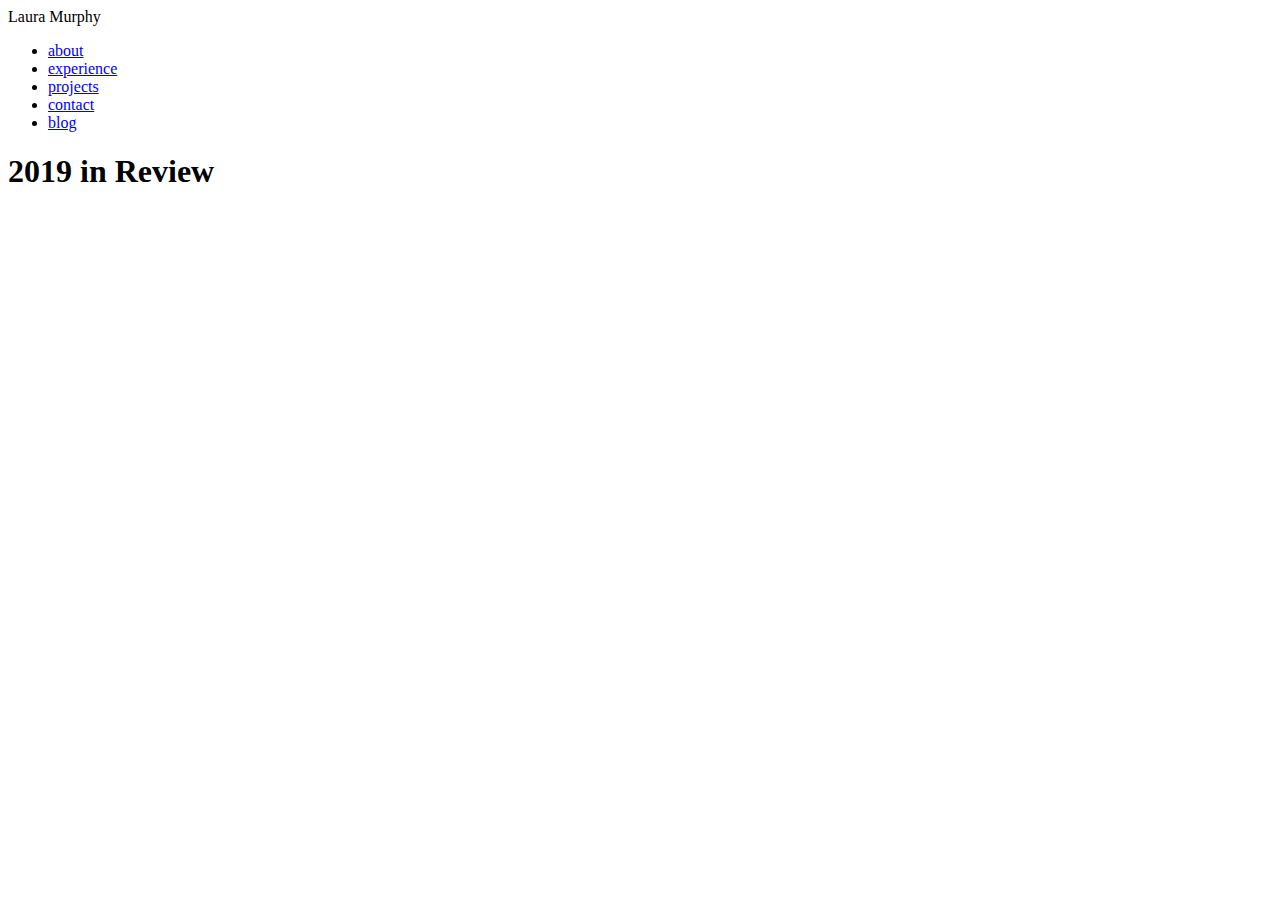
==== blog/2019-review.html @ 9b6c1f8e "created blog page and added profile gif" ====
<!DOCTYPE html>
<html lang="en" dir="ltr">
  <head>
    <meta charset="utf-8">
    <title>Blog | Laura Murphy | London Web Developer</title>
  </head>
  <body>
    <!-- navbar -->
    <header id="navbar">
      <div class="logo">Laura Murphy</div>
      <ul>
        <li><a class="about" href="#about">about</a></li>
        <li><a class="experience" href="#experience">experience</a></li>
        <li><a class="projects" href="#projects">projects</a></li>
        <li><a class="contact" href="#contact">contact</a></li>
        <li><a class="blog" href="blog.html">blog</a></li>
      </ul>
    </header>
    <main>
      <h1>2019 in Review</h1>
    </main>

  </body>
</html>
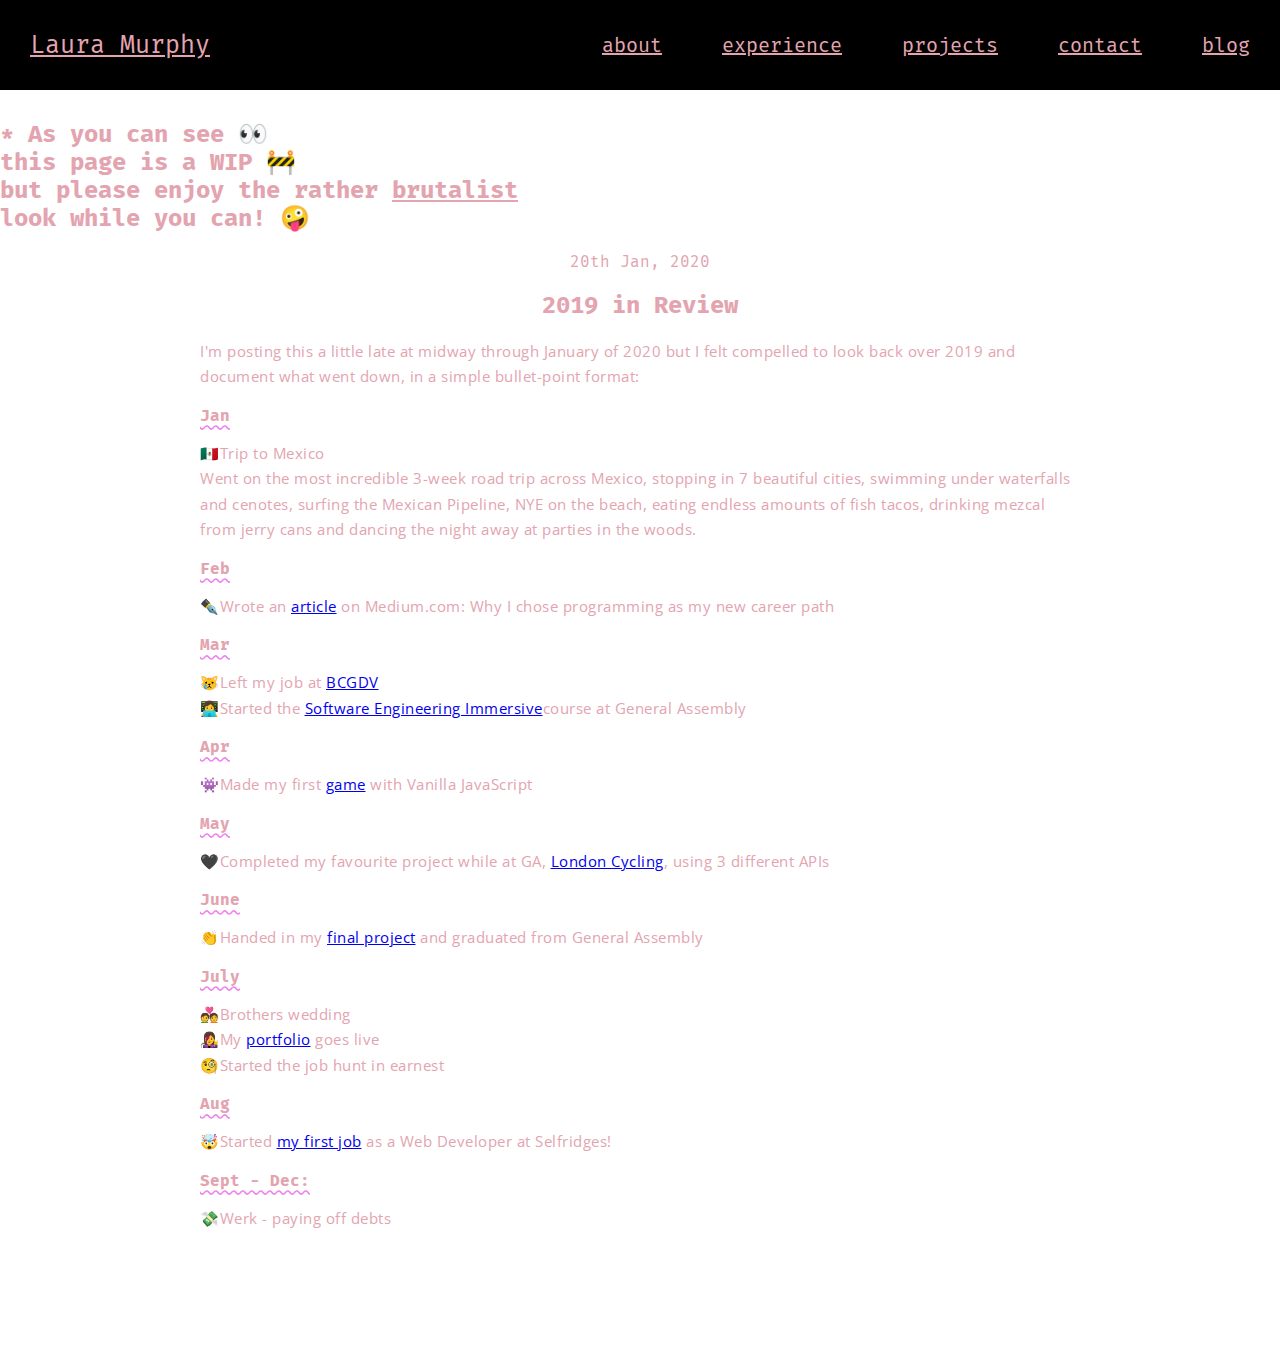
==== commit 339acd81: "Added first weeknote" ====
--- a/blog/2019-review.html
+++ b/blog/2019-review.html
@@ -3,22 +3,75 @@
   <head>
     <meta charset="utf-8">
     <title>Blog | Laura Murphy | London Web Developer</title>
+    <link rel="stylesheet" type="text/css" href="../style.css">
   </head>
   <body>
     <!-- navbar -->
     <header id="navbar">
-      <div class="logo">Laura Murphy</div>
+      <div class="logo"><a href="../index.html">Laura Murphy</a></div>
       <ul>
-        <li><a class="about" href="#about">about</a></li>
-        <li><a class="experience" href="#experience">experience</a></li>
-        <li><a class="projects" href="#projects">projects</a></li>
-        <li><a class="contact" href="#contact">contact</a></li>
-        <li><a class="blog" href="blog.html">blog</a></li>
+        <li><a class="about" href="../index.html#about">about</a></li>
+        <li><a class="experience" href="../index.html#experience">experience</a></li>
+        <li><a class="projects" href="../index.html#projects">projects</a></li>
+        <li><a class="contact" href="../index.html#contact">contact</a></li>
+        <li><a class="blog" href="../index.html#blog.html">blog</a></li>
       </ul>
     </header>
     <main>
-      <h1>2019 in Review</h1>
+      <div class="blog-container">
+        <h2>* As you can see 👀 <br> this page is a WIP 🚧<br>but please enjoy the rather <u>brutalist</u><br> look while you can! 🤪</h2>
+        <article class="post-container">
+          <header>
+            <time datetime="Jan 20, 2020">20th Jan, 2020</time>
+            <h2>2019 in Review</h2>
+          </header>
+          <div class="post-content">
+            <p>I'm posting this a little late at midway through January of 2020 but I felt compelled to look back over 2019 and document what went down, in a simple bullet-point format:</p>
+            <ol>
+              <li>
+                <h3>Jan</h3>
+                <p>🇲🇽Trip to Mexico</p>
+                <p>Went on the most incredible 3-week road trip across Mexico, stopping in 7 beautiful cities, swimming under waterfalls and cenotes, surfing the Mexican Pipeline, NYE on the beach, eating endless amounts of fish tacos, drinking mezcal from jerry cans and dancing the night away at parties in the woods.</p>
+              </li>
+              <li>
+                <h3>Feb</h3>
+                <p>✒️Wrote an <a href="https://medium.com/@laurahelenamurphy/why-i-chose-programming-as-my-new-career-path-b6c27749860f">article</a> on Medium.com: Why I chose programming as my new career path</p>
+              </li>
+              <li>
+                <h3>Mar</h3>
+                <p>😿Left my job at <a href="https://www.bcgdv.com/">BCGDV</a></p>
+                <p>👩‍💻Started the <a href="https://generalassemb.ly/education/software-engineering-immersive/london">Software Engineering Immersive</a>course at General Assembly</p>
+              </li>
+              <li>
+                <h3>Apr</h3>
+                <p>👾Made my first <a href="http://laurahm.com/SEI-project-1/">game</a> with Vanilla JavaScript</p>
+              </li>
+              <li>
+                <h3>May</h3>
+                <p>🖤Completed my favourite project while at GA, <a href="http://laurahm.com/SEI-Project-2-React-Hackathon/#/">London Cycling</a>, using 3 different APIs</p>
+              </li>
+              <li>
+                <h3>June</h3>
+                <p>👏Handed in my <a href="https://lauras-travel-books.herokuapp.com/#/">final project</a> and graduated from General Assembly</p>
+              </li>
+              <li>
+              <h3>July</h3>
+                <p>💑Brothers wedding</p>
+                <p>👩‍🎤My <a href="https://laurahm.com/">portfolio</a> goes live</p>
+                <p>🧐Started the job hunt in earnest</p>
+              </li>
+              <li>
+                <h3>Aug</h3>
+                <p>🤯Started <a href="https://www.linkedin.com/in/lhmurphy/">my first job</a> as a Web Developer at Selfridges!</p>
+              </li>
+              <li>
+                <h3>Sept - Dec:</h3>
+                <p>💸Werk - paying off debts</p>
+              </li>
+            </ol>
+          </div>
+        </article>
+      </div>
     </main>
-
   </body>
 </html>
--- a/style.css
+++ b/style.css
@@ -0,0 +1,616 @@
+@import url("https://fonts.googleapis.com/css?family=Fira+Mono&display=swap");
+@import url("https://fonts.googleapis.com/css?family=Roboto+Condensed&display=swap");
+@import url("https://fonts.googleapis.com/css?family=Open+Sans&display=swap");
+
+
+body {
+  margin: 0;
+  padding: 0;
+  color: #e3a4b0;
+  font-family: 'Fira Mono', monospace;
+  width: 100%;
+}
+
+p {
+  font-family: 'Open Sans', sans-serif;
+  font-size: 15px;
+  line-height: 1.7em;
+  letter-spacing: 0.5px;
+  margin: 0px;
+}
+
+#navbar {
+  display: flex;
+  position: fixed;
+  width: 100vw;
+  font-size: 25px;
+  align-items: center;
+  justify-content: space-between;
+  height: 10vh;
+  background-color: black;
+  z-index: 2;
+}
+
+#navbar ul {
+  display: flex;
+  list-style: none;
+  font-size: 20px;
+}
+
+#navbar li {
+  padding: 0 30px;
+}
+
+#navbar h1 {
+  display: flex;
+  align-items: center;
+}
+
+#navbar a:link {
+  color: #e3a4b0;
+}
+
+#navbar a:visited {
+  color: #e3a4b0;
+}
+
+#navbar a:hover {
+  color: #000000;
+  background-color: violet;
+  display: block;
+  height: 100%;
+}
+
+#navbar-animate {
+  background-color: yellow;
+  font-size: 50px;
+}
+
+.logo {
+  padding: 30px;
+}
+
+.container {
+  font-size: 12px;
+  flex-direction: column;
+  flex-wrap: wrap;
+}
+
+.title {
+  font-size: 45px;
+  margin: 0;
+  padding: 0;
+}
+
+.projects-title {
+  font-size: 45px;
+  padding: 80px 0 0px 40px;
+}
+
+.cover {
+  display: flex;
+  flex-direction: column;
+  background-color: #000000;
+  height: 100vh;
+  width: 100vw;
+}
+
+.cover h2 {
+  font-size: 25px;
+  margin: 0 auto 250px auto;
+  display: flex;
+}
+
+span {
+  text-decoration: wavy underline violet;
+  text-underline-position: under;
+}
+
+.intro {
+  display: flex;
+  flex-direction: column;
+  height: 100vh;
+  width: 100vw;
+}
+
+.intro img {
+  max-width: 200px;
+  border-radius: 50%;
+  padding: 15px;
+  border: 1px solid #e3a4b0;
+  margin: 200px auto 80px auto;
+}
+
+.casual {
+  background-image: url('images/pinkclouds.jpg');
+  z-index: 1;
+}
+
+.switch {
+  position: absolute;
+  display: inline-block;
+  width: 60px;
+  height: 34px;
+  margin: 500px 610px;
+}
+
+.switch input {
+  opacity: 0;
+  width: 0;
+  height: 0;
+}
+
+.slider {
+  position: absolute;
+  cursor: pointer;
+  top: 0;
+  left: 0;
+  right: 0;
+  bottom: 0;
+  background-color: #e3a4b0;
+  -webkit-transition: .4s;
+  transition: .4s;
+}
+
+.slider:before {
+  position: absolute;
+  content: "";
+  height: 26px;
+  width: 26px;
+  left: 4px;
+  bottom: 4px;
+  background-color: white;
+  -webkit-transition: .4s;
+  transition: .4s;
+}
+
+input:checked + .slider {
+  background-color: #ccc;
+}
+
+input:focus + .slider {
+  box-shadow: 0 0 1px #ccc;
+}
+
+input:checked + .slider:before {
+  -webkit-transform: translateX(26px);
+  -ms-transform: translateX(26px);
+  transform: translateX(26px);
+}
+
+.slider.round {
+  border-radius: 34px;
+}
+
+.slider.round:before {
+  border-radius: 50%;
+}
+
+.clouds {
+  position: absolute;
+}
+
+.about-section {
+  display: flex;
+  flex-direction: row;
+  justify-content: space-evenly;
+  padding: 75px 30px 30px 30px;
+}
+
+.about-img {
+  max-width: 35%;
+  margin: auto 0;
+}
+
+.about-img:hover {
+  cursor: pointer;
+  animation: shake 0.5s;
+}
+
+.fa-arrow-left:before {
+    font-size: 0.5em;
+}
+
+@keyframes shake {
+  0% { transform: translate(1px, 1px) rotate(0deg); }
+  10% { transform: translate(-1px, -2px) rotate(-1deg); }
+  20% { transform: translate(-3px, 0px) rotate(1deg); }
+  30% { transform: translate(3px, 2px) rotate(0deg); }
+  40% { transform: translate(1px, -1px) rotate(1deg); }
+  50% { transform: translate(-1px, 2px) rotate(-1deg); }
+  60% { transform: translate(-3px, 1px) rotate(0deg); }
+  70% { transform: translate(3px, 1px) rotate(-1deg); }
+  80% { transform: translate(-1px, -1px) rotate(1deg); }
+  90% { transform: translate(1px, 2px) rotate(0deg); }
+  100% { transform: translate(1px, -2px) rotate(-1deg); }
+}
+
+.bounce {
+	-moz-animation: bounce 3s infinite;
+	-webkit-animation: bounce 3s infinite;
+	animation: bounce 3s infinite;
+}
+
+.about-img img {
+  width: 100%;
+  justify-content: center;
+  border-radius: 10%;
+}
+
+.about-content {
+  color: black;
+  border-radius: 60px;
+  border: 2px solid #e3a4b0;
+  padding: 30px;
+  max-width: 50%;
+  justify-content: center;
+  background-color: white;
+  margin: auto 0;
+}
+
+.about-content p:nth-child(3) {
+  margin-left: 40px;
+}
+
+.about-content h2 {
+  color: #e3a4b0;
+
+}
+
+.about-wrapper .title {
+  padding: 80px 0 0px 40px;
+}
+
+.skills .title {
+  padding: 80px 0 40px 40px;
+}
+
+.icons {
+  display: flex;
+  flex-wrap: wrap;
+  justify-content: space-between;
+  padding: 10px 30px;
+  background-color: black;
+}
+
+.skills ul {
+  list-style-type: none;
+}
+
+.skills li {
+  display: flex;
+  flex-direction: column;
+  text-align: center;
+}
+
+i {
+  font-size: 5em;
+}
+
+h3 {
+  font-weight: 700;
+  font-size: 16px;
+  text-decoration: wavy underline violet;
+  text-underline-position: under;
+}
+
+h4 {
+  font-weight: 600;
+  font-size: 13px;
+}
+
+.experience-wrapper {
+  padding: 80px 40px 0 40px;
+  height: 100%
+}
+
+.experience-content {
+  display: flex;
+}
+
+.experience-box {
+  width: 30%;
+  margin: auto;
+  border-radius: 30px;
+  padding: 15px;
+  height: 550px;
+  width: 330px;
+  color: black;
+}
+
+.experience-content img {
+  max-height: 70px;
+}
+
+.projects-wrapper {
+  color: #000000;
+  display: flex;
+  flex-direction: column;
+  width: 90vw;
+  margin: auto;
+}
+
+.projects p {
+  max-width: 400px;
+  margin: auto;
+}
+
+.project-box {
+  display: flex;
+  margin: 20px 50px;
+}
+
+.project-box img {
+  max-width: 350px;
+  position: relative;
+  box-shadow:
+   10px 10px 0 #FFACFC,
+   20px 20px 0 #F148FB,
+   30px 30px 0 #7122FA;
+}
+
+.project-box-right {
+  margin: auto 70px;
+  height: 100%;
+}
+
+.project-box-left {
+  margin: auto;
+}
+
+.projects-wrapper h4 {
+  color: grey;
+}
+
+.projects-wrapper a:link {
+  color: black;
+}
+
+.projects-wrapper a:visited {
+  color: black;
+}
+
+.projects-wrapper a:hover {
+  color: white;
+  background-color: #e3a4b0;
+}
+
+.contact-wrapper {
+  padding: 30px 30px;
+  color: white;
+}
+
+.contact-wrapper ul {
+  display: flex;
+  justify-content: space-around;
+  list-style-type: none;
+  padding: 0;
+  margin: 0;
+}
+
+.contact-wrapper li {
+  font-size: 15px;
+}
+
+
+.contact-wrapper a:link {
+  color: black;
+}
+
+.contact-wrapper a:visited {
+  color: black;
+}
+
+.contact-wrapper a:hover {
+  color: white;
+  background-color: #e3a4b0;
+}
+
+hr {
+  border: 0;
+  height: 1px;
+  width: 100%;
+  background-image: linear-gradient(to right, rgba(0,0,0,0), #e3a4b0, rgba(0,0,0,0));
+}
+
+/* KEYFRAMES */
+
+/* Image shake */
+
+@keyframes shake {
+  0% { transform: translate(1px, 1px) rotate(0deg); }
+  10% { transform: translate(-1px, -2px) rotate(-1deg); }
+  20% { transform: translate(-3px, 0px) rotate(1deg); }
+  30% { transform: translate(3px, 2px) rotate(0deg); }
+  40% { transform: translate(1px, -1px) rotate(1deg); }
+  50% { transform: translate(-1px, 2px) rotate(-1deg); }
+  60% { transform: translate(-3px, 1px) rotate(0deg); }
+  70% { transform: translate(3px, 1px) rotate(-1deg); }
+  80% { transform: translate(-1px, -1px) rotate(1deg); }
+  90% { transform: translate(1px, 2px) rotate(0deg); }
+  100% { transform: translate(1px, -2px) rotate(-1deg); }
+}
+
+
+/* Left arrow bounce */
+
+@-webkit-keyframes bounce {
+  0%,
+  20%,
+  50%,
+  80%,
+  100% {
+    -webkit-transform: translateX(0);
+    transform: translateX(0);
+  }
+  40% {
+    -webkit-transform: translateX(30px);
+    transform: translateX(30px);
+  }
+  60% {
+    -webkit-transform: translateX(15px);
+    transform: translateX(15px);
+  }
+}
+@-moz-keyframes bounce {
+  0%,
+  20%,
+  50%,
+  80%,
+  100% {
+    transform: translateX(0);
+  }
+  40% {
+    transform: translateX(30px);
+  }
+  60% {
+    transform: translateX(15px);
+  }
+}
+
+@keyframes bounce {
+  0%,
+  20%,
+  50%,
+  80%,
+  100% {
+    -ms-transform: translateX(0);
+    transform: translateX(0);
+  }
+  40% {
+    -ms-transform: translateX(30px);
+    transform: translateX(30px);
+  }
+  60% {
+    -ms-transform: translateX(15px);
+    transform: translateX(15px);
+  }
+}
+
+
+
+/* RESPONSIVE */
+
+/* navbar  */
+
+@media screen and (max-width: 800px)
+.topnav a.icon {
+    float: right;
+    display: block;
+}
+
+/* cover */
+
+@media screen and (max-width: 800px) {
+  #navbar {
+    display: none;
+  }
+
+  .cover {
+    height: 800px;
+  }
+
+  .intro img {
+    max-width: 200px;
+  }
+
+  .cover h2 {
+    font-size: 20px;
+    text-align: center;
+  }
+
+  .about-content {
+    max-width: 100%;
+  }
+
+  .about-img {
+    display: none;
+  }
+
+  .bounce {
+    display: none;
+  }
+
+  .about-content:nth-child(3) {
+    display: none;
+  }
+
+  .skills .title {
+    padding: 45px 0 40px 40px;
+  }
+
+  .skills ul {
+    padding: 15px;
+  }
+
+  .skills li {
+    padding: 5px;
+  }
+
+  .experience-content {
+    display: block;
+  }
+
+  .experience-box {
+    margin: auto;
+    padding: 30px 0;
+    width: 100%;
+  }
+
+  .project-box {
+    display: block;
+    margin: 20px 0;
+  }
+
+  .project-box img {
+    max-width: 95%;
+  }
+
+  .projects-wrapper {
+    max-width: 100%;
+    padding: 40px 20px 0 20px;
+  }
+
+  .project-box-right {
+    margin: 60px 0 40px 0;
+  }
+
+  .contact-wrapper {
+  text-align: center;
+  }
+
+  .contact-wrapper ul {
+    display: block;
+  }
+
+  .bounce {
+    display: none;
+  }
+}
+
+.blog-container {
+  padding: 100px 0;
+}
+
+.post-container > header {
+  text-align: center;
+}
+
+.post-content {
+  padding: 0 200px;
+  /* line-height: 5px; */
+}
+
+.post-content > p {
+  margin: 0px;
+}
+
+.post-content > ol {
+  list-style: none;
+  margin-left: -40px;
+}
+
+.post-content > li {
+  padding: 0;
+  line-height: 30px;
+}
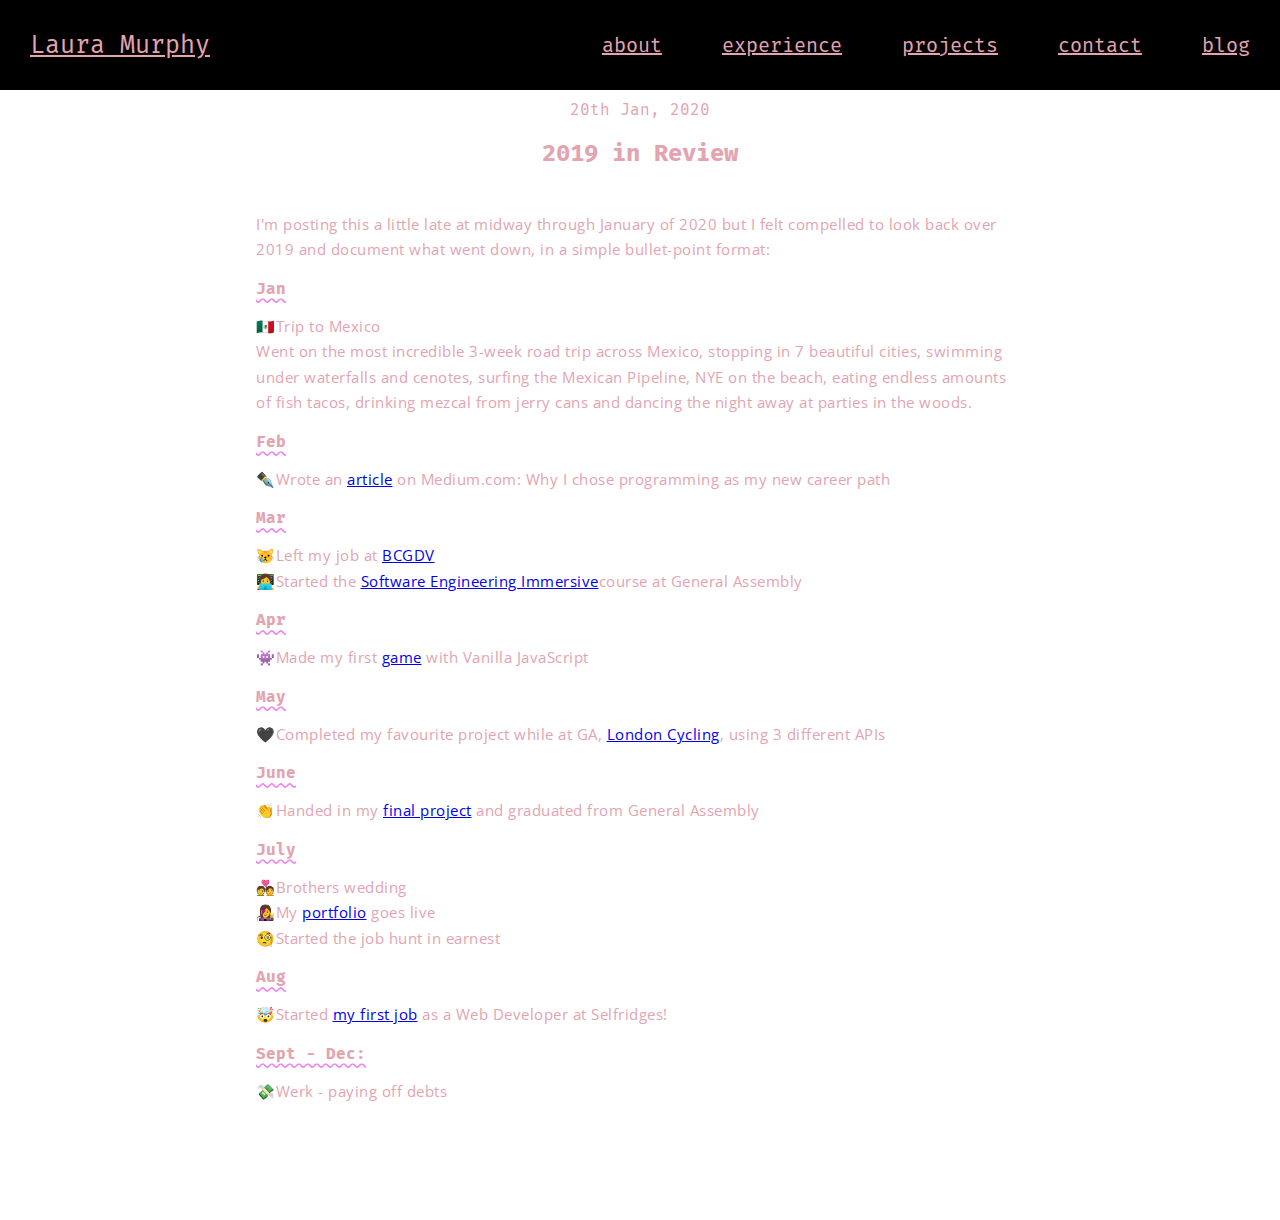
==== commit cfc2cd54: "Sorted blog styling" ====
--- a/blog/2019-review.html
+++ b/blog/2019-review.html
@@ -14,12 +14,11 @@
         <li><a class="experience" href="../index.html#experience">experience</a></li>
         <li><a class="projects" href="../index.html#projects">projects</a></li>
         <li><a class="contact" href="../index.html#contact">contact</a></li>
-        <li><a class="blog" href="../index.html#blog.html">blog</a></li>
+        <li><a class="blog" href="blog.html">blog</a></li>
       </ul>
     </header>
     <main>
       <div class="blog-container">
-        <h2>* As you can see 👀 <br> this page is a WIP 🚧<br>but please enjoy the rather <u>brutalist</u><br> look while you can! 🤪</h2>
         <article class="post-container">
           <header>
             <time datetime="Jan 20, 2020">20th Jan, 2020</time>
--- a/style.css
+++ b/style.css
@@ -283,7 +283,7 @@
   text-align: center;
 }
 
-i {
+.icons i {
   font-size: 5em;
 }
 
@@ -592,13 +592,18 @@
   padding: 100px 0;
 }
 
-.post-container > header {
+.blog-container header {
+  padding-bottom: 25px;
   text-align: center;
 }
 
+.blog-container ol {
+  list-style: none;
+}
+
 .post-content {
-  padding: 0 200px;
-  /* line-height: 5px; */
+  width: 60%;
+  margin: auto;
 }
 
 .post-content > p {
@@ -612,5 +617,19 @@
 
 .post-content > li {
   padding: 0;
-  line-height: 30px;
-}
+}
+
+.l-posts {
+  width: 60%;
+  margin: auto;
+}
+
+.c-post-item {
+  padding-bottom: 30px;
+}
+
+.date {
+  display: inline-block;
+  min-width: 200px;
+  padding-right: 10px;
+}
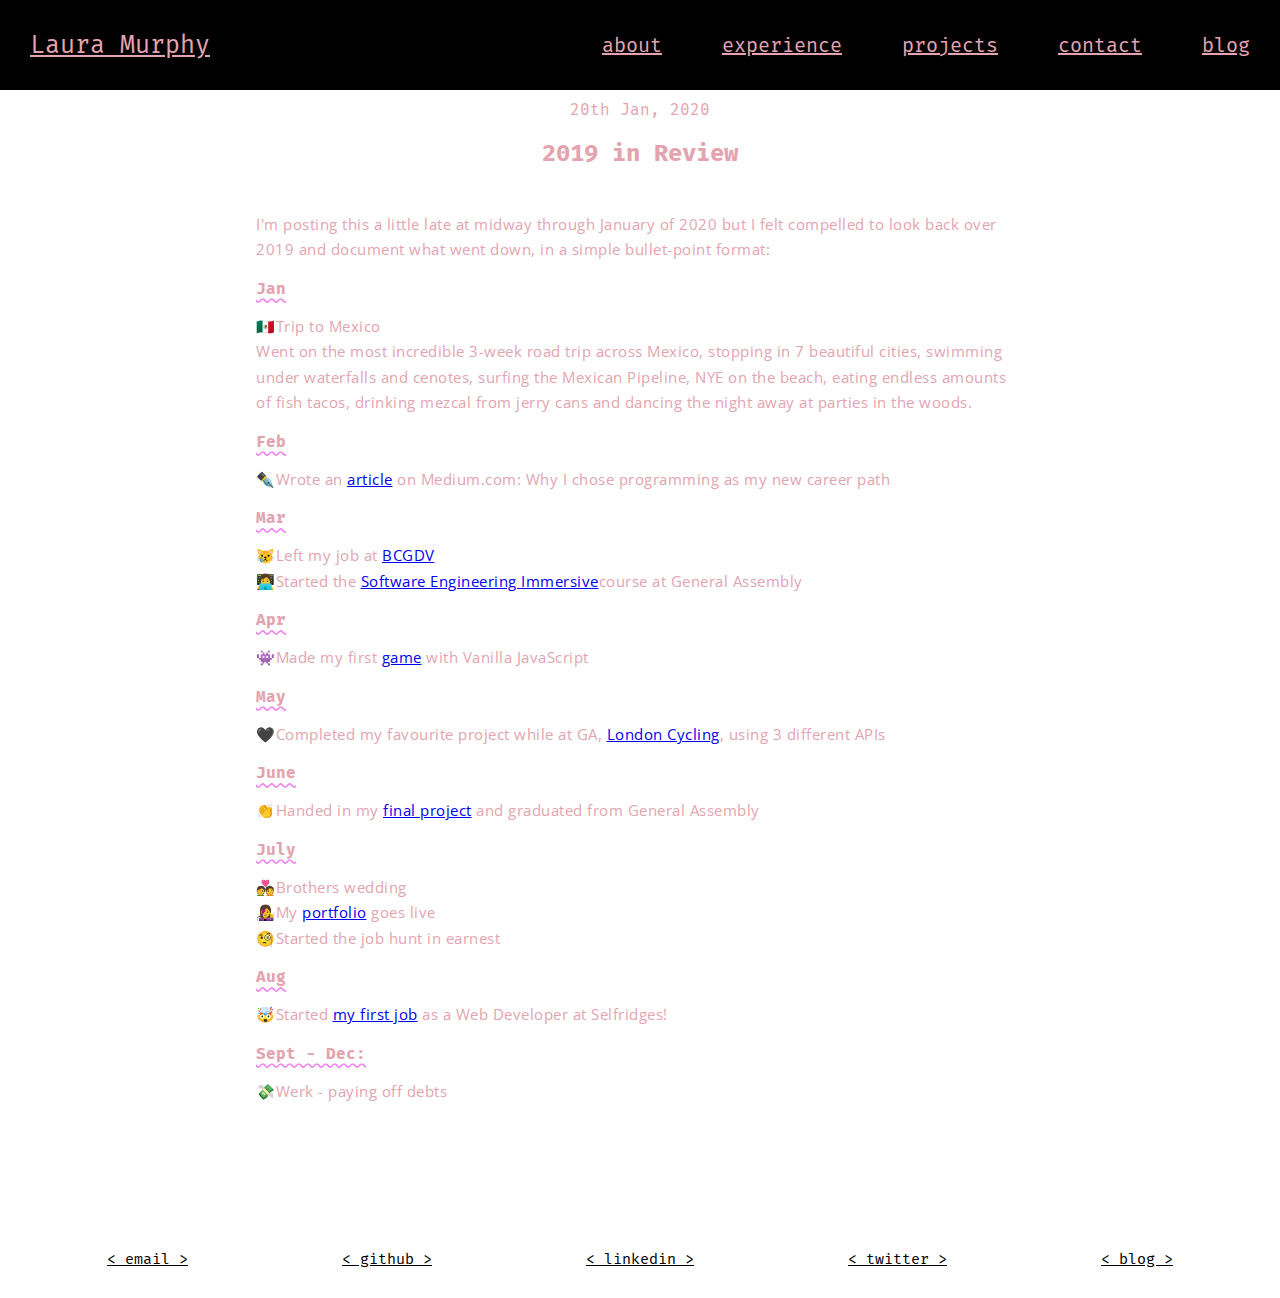
==== commit 9f2353eb: "Added contact to blog" ====
--- a/blog/2019-review.html
+++ b/blog/2019-review.html
@@ -71,6 +71,15 @@
           </div>
         </article>
       </div>
+      <section id="contact"class="contact-wrapper">
+        <ul>
+          <li><a href="mailto:laurahelenamurphy@gmail.com">< email ></a></li>
+          <li><a href="https://github.com/lhmurphy" target="_blank">< github ></a></li>
+          <li><a href="https://www.linkedin.com/in/lhmurphy/" target="_blank">< linkedin ></a></li>
+          <li><a href="https://twitter.com/lhm8" target="_blank">< twitter ></a></li>
+          <li><a href="https://medium.com/@laurahelenamurphy/why-i-chose-programming-as-my-new-career-path-b6c27749860f" target="_blank">< blog ></a></li>
+        </ul>
+      </section>
     </main>
   </body>
 </html>
--- a/style.css
+++ b/style.css
@@ -413,6 +413,58 @@
   background-image: linear-gradient(to right, rgba(0,0,0,0), #e3a4b0, rgba(0,0,0,0));
 }
 
+
+.blog-container {
+  padding: 100px 0;
+}
+
+.blog-container header {
+  padding-bottom: 25px;
+  text-align: center;
+}
+
+.blog-container ol {
+  list-style: none;
+}
+
+.b-landing-pg {
+  height: 60vh;
+}
+
+.post-content {
+  width: 60%;
+  margin: auto;
+}
+
+.post-content > p {
+  margin: 0px;
+}
+
+.post-content > ol {
+  list-style: none;
+  margin-left: -40px;
+}
+
+.post-content > li {
+  padding: 0;
+}
+
+.l-posts {
+  width: 60%;
+  margin: auto;
+}
+
+.c-post-item {
+  padding-bottom: 30px;
+}
+
+.date {
+  display: inline-block;
+  min-width: 200px;
+  padding-right: 10px;
+}
+
+
 /* KEYFRAMES */
 
 /* Image shake */
@@ -586,50 +638,10 @@
   .bounce {
     display: none;
   }
-}
-
-.blog-container {
-  padding: 100px 0;
-}
-
-.blog-container header {
-  padding-bottom: 25px;
-  text-align: center;
-}
-
-.blog-container ol {
-  list-style: none;
-}
-
-.post-content {
-  width: 60%;
-  margin: auto;
-}
-
-.post-content > p {
-  margin: 0px;
-}
-
-.post-content > ol {
-  list-style: none;
-  margin-left: -40px;
-}
-
-.post-content > li {
-  padding: 0;
-}
-
-.l-posts {
-  width: 60%;
-  margin: auto;
-}
-
-.c-post-item {
-  padding-bottom: 30px;
-}
-
-.date {
-  display: inline-block;
-  min-width: 200px;
-  padding-right: 10px;
-}
+
+// why isnt this working?
+  .blog-container {
+    padding: 250px 0;
+  }
+
+}
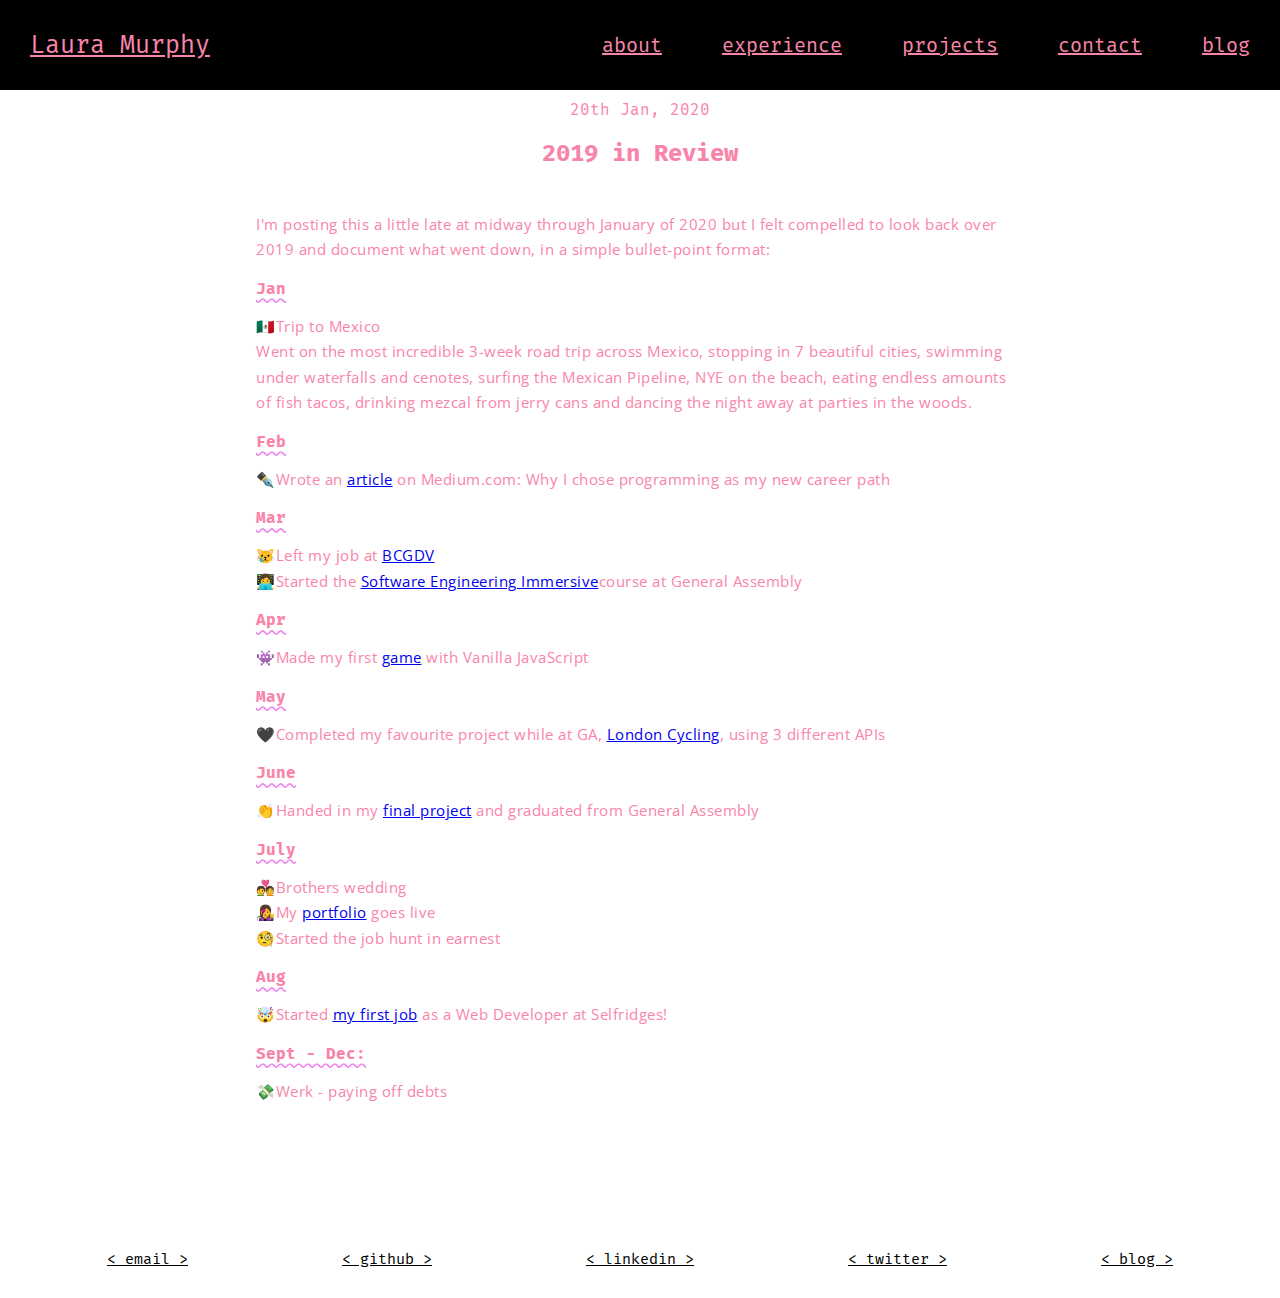
==== commit 8934f0bd: "Fixed mobile design" ====
--- a/blog/2019-review.html
+++ b/blog/2019-review.html
@@ -4,6 +4,7 @@
     <meta charset="utf-8">
     <title>Blog | Laura Murphy | London Web Developer</title>
     <link rel="stylesheet" type="text/css" href="../style.css">
+    <meta name="viewport" content="width=device-width, initial-scale=1">
   </head>
   <body>
     <!-- navbar -->
--- a/style.css
+++ b/style.css
@@ -6,7 +6,7 @@
 body {
   margin: 0;
   padding: 0;
-  color: #e3a4b0;
+  color: #f984a9;
   font-family: 'Fira Mono', monospace;
   width: 100%;
 }
@@ -47,11 +47,11 @@
 }
 
 #navbar a:link {
-  color: #e3a4b0;
+  color: #f984a9;
 }
 
 #navbar a:visited {
-  color: #e3a4b0;
+  color: #f984a9;
 }
 
 #navbar a:hover {
@@ -147,7 +147,7 @@
   left: 0;
   right: 0;
   bottom: 0;
-  background-color: #e3a4b0;
+  background-color: #f984a9;
   -webkit-transition: .4s;
   transition: .4s;
 }
@@ -240,7 +240,7 @@
 .about-content {
   color: black;
   border-radius: 60px;
-  border: 2px solid #e3a4b0;
+  border: 2px solid #f984a9;
   padding: 30px;
   max-width: 50%;
   justify-content: center;
@@ -253,7 +253,7 @@
 }
 
 .about-content h2 {
-  color: #e3a4b0;
+  color: #f984a9;
 
 }
 
@@ -372,7 +372,7 @@
 
 .projects-wrapper a:hover {
   color: white;
-  background-color: #e3a4b0;
+  background-color: #f984a9;
 }
 
 .contact-wrapper {
@@ -403,7 +403,7 @@
 
 .contact-wrapper a:hover {
   color: white;
-  background-color: #e3a4b0;
+  background-color: #f984a9;
 }
 
 hr {
@@ -449,6 +449,10 @@
   padding: 0;
 }
 
+.post-content > ul {
+  line-height: 1.5rem;
+}
+
 .l-posts {
   width: 60%;
   margin: auto;
@@ -463,6 +467,15 @@
   min-width: 200px;
   padding-right: 10px;
 }
+
+code {
+  color: black;
+  background-color: #eee;
+  border-radius: 3px;
+  font-family: courier, monospace;
+  padding: 0 3px;
+}
+
 
 
 /* KEYFRAMES */
@@ -554,8 +567,23 @@
 /* cover */
 
 @media screen and (max-width: 800px) {
+  main {
+    padding-top: 80px;
+  }
+
   #navbar {
-    display: none;
+  height: 50px;
+  width: 100vw;
+  font-size: 10px;
+  }
+
+  #navbar li {
+    padding: 0 5px;
+  }
+
+  #navbar ul {
+    padding: 0 10px 0 0;
+    font-size: 10px;
   }
 
   .cover {
@@ -607,6 +635,7 @@
     margin: auto;
     padding: 30px 0;
     width: 100%;
+    height: fit-content;
   }
 
   .project-box {
@@ -639,9 +668,13 @@
     display: none;
   }
 
-// why isnt this working?
   .blog-container {
-    padding: 250px 0;
-  }
-
-}
+    padding: 0 0 100px 0;
+  }
+
+  .l-posts {
+    width: 70%;
+    margin: auto;
+}
+
+}
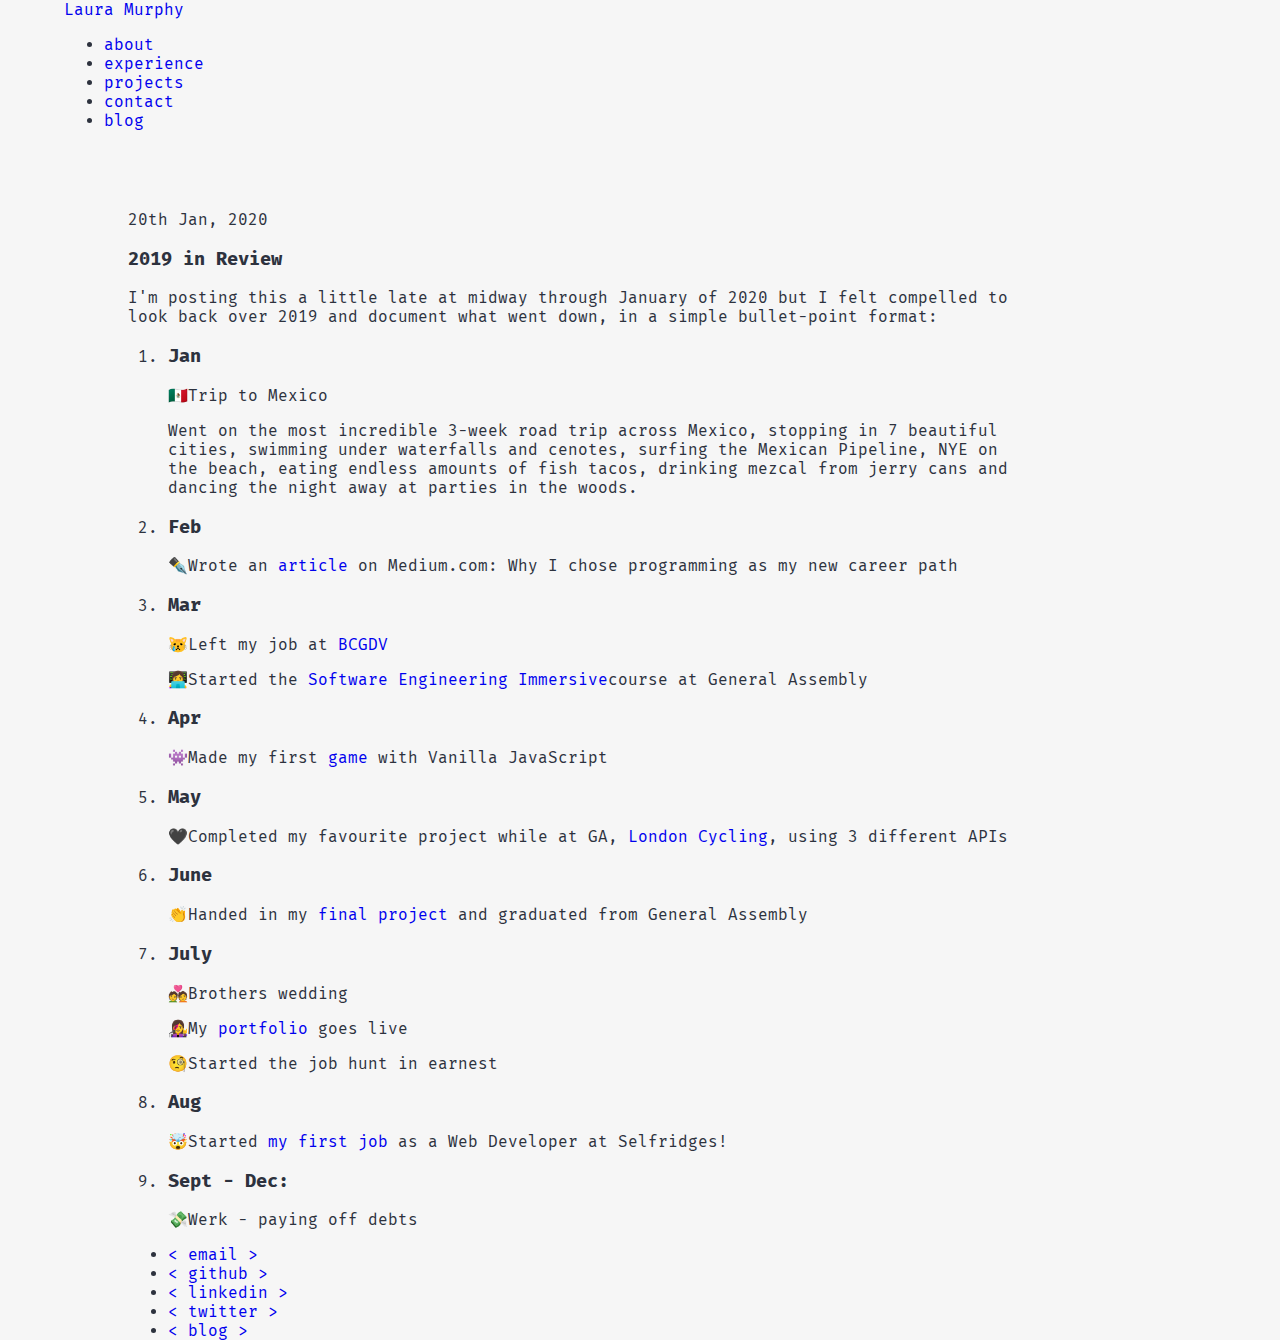
==== commit b5b1337c: "Storing redesign for now" ====
--- a/blog/2019-review.html
+++ b/blog/2019-review.html
@@ -3,7 +3,7 @@
   <head>
     <meta charset="utf-8">
     <title>Blog | Laura Murphy | London Web Developer</title>
-    <link rel="stylesheet" type="text/css" href="../style.css">
+    <link rel="stylesheet" type="text/css" href="../backup-style.css">
     <meta name="viewport" content="width=device-width, initial-scale=1">
   </head>
   <body>
@@ -23,7 +23,7 @@
         <article class="post-container">
           <header>
             <time datetime="Jan 20, 2020">20th Jan, 2020</time>
-            <h2>2019 in Review</h2>
+            <h3>2019 in Review</h3>
           </header>
           <div class="post-content">
             <p>I'm posting this a little late at midway through January of 2020 but I felt compelled to look back over 2019 and document what went down, in a simple bullet-point format:</p>
--- a/backup-style.css
+++ b/backup-style.css
@@ -0,0 +1,903 @@
+@import url("https://fonts.googleapis.com/css?family=Fira+Mono&display=swap");
+@import url("https://fonts.googleapis.com/css?family=Roboto+Condensed&display=swap");
+@import url("https://fonts.googleapis.com/css?family=Open+Sans&display=swap");
+
+
+@media only screen and (max-width: 600px) {
+  body {
+    background-color: lightblue;
+  }
+}
+
+html {
+  background-size: 30px;
+  /* border: 15px solid; */
+  background: #f6f6f6;
+}
+
+body {
+  margin: 0em 4em;
+  padding: 0;
+  font-family: 'Fira Mono', monospace;
+  height: 100%;
+  color: #2d323e;
+}
+
+.header {
+  display: flex;
+  justify-content: space-between;
+  padding: 10px;
+  background: #f6f6f6;
+}
+
+.header__logo a {
+  color: #2d323e;
+  text-decoration: none;
+  border-bottom: 2px solid #2d323e;
+}
+
+.header__logo a:hover {
+  color: #2d323e;
+  background: #ffdd01;
+}
+
+.header__list-items {
+  margin: 0;
+  display: flex;
+}
+
+.header__list-items li {
+  list-style-type: none;
+  padding-right: 20px;
+}
+
+.header__list-items li a {
+  color: #2d323e;
+  text-decoration: none;
+  border-bottom: 2px solid #2d323e;
+}
+
+.header__list-items li a:hover {
+  background: #ffdd01;
+}
+
+main {
+  /* background: pink; */
+  /* background-image: url(images/palm-tree.png); */
+  /* background-size: 30px;  */
+  padding: 4em;
+  /* opacity: 0.3; */
+  height: 100vh;
+  /* margin-top: 4em; */
+  width: calc(100vw - 400px);
+  /* border: 2px solid #2d323e; */
+}
+
+.laura-img {
+  width: 300px;
+  z-index: 1;
+  position: absolute;
+  right: 8em;
+  top: 180px;
+  /* padding: 15px; */
+  /* border: 2px solid #2d323e; */
+  background-color: #f984a9;
+  border-radius: 50%;
+  box-shadow: 10px 10px 0 #FFACFC, 20px 20px 0 #F148FB, 30px 30px 0 #7122FA;
+}
+
+h2 {
+  color: #2d323e;
+  /* width: calc(100% - 200px);     */
+  /* background-color: white; */
+  position: absolute;
+  width: 33%;
+  padding: 50px 80px;
+  /* border: 2px solid #2d323e; */
+  font-size: 22px;
+  line-height: 45px;
+  top: 50px;
+  color: #2d323e;
+  /* background: #fce5ef; */
+  box-shadow: 0 0 13px 0px #2d323e;
+  background-color: white;
+}
+
+.small {
+  font-size: 10px;
+  line-height: 10px;
+}
+
+.asterisks {
+  display: inline;
+  vertical-align: super;
+}
+
+#counter {
+  /* color: white; */
+  position: absolute;
+  right: 190px;
+  top: 100px;
+  cursor: pointer;
+  top: 100px;
+  /* border: 2px solid #f984a9; */
+  /* box-shadow: 0 0 4px 1px grey; */
+  padding: 10px;
+  cursor: pointer;
+  /* background-color: purple; */
+  display: flex;
+  background: #ffdd01;
+  color: #2d323e;
+  border: 2px solid #ffdd01;
+}
+
+#counter:hover {
+  background: #f6f6f6;
+  color: #f984a9;
+  border: 2px solid #f984a9;
+}
+
+.contact-icons {
+  position: absolute;
+  right: 140px;
+  top: 560px;
+  cursor: pointer;
+}
+
+.contact-icon img {
+  height: 40px;
+  width: 40px;
+  padding-right: 15px;
+}
+/* 
+.blog {
+  height: 300px;
+  width: 15%;
+  border: 2px solid #2d323e;
+  position: absolute;
+  right: 300px;
+  background-color: white;
+  top: 400px;
+  padding: 50px;
+  text-decoration: wavy underline violet; */
+  /* background-image: url('images/palm-tree.png'); */
+  /* opacity: 0.3; */
+  /* background: #fce5ef; */
+  /* color: #f984a9; */
+  /* box-shadow: 0 0 13px 0px #2d323e; */
+/* } */
+
+span {
+  border-bottom: 2px solid #2d323e;
+}
+
+span:hover {
+  background-color: #ffdd01;
+}
+
+.selfridges {
+  display: inline-block;
+  border: 2px solid #ffdd01;
+  padding: 0 5px;
+}
+
+.selfridges:hover {
+  background: #ffdd01;;
+}
+
+.selfridges a {
+  color: #2d323e;
+}
+
+.modal {
+  display: none;
+  position: absolute;
+  right: 250px;
+  border: 2px solid #2d323e;
+  width: 30%;
+  z-index: 2;
+  background: white;
+  padding: 20px;
+  margin-top: 30px;
+}
+
+.cross {
+  position: absolute;
+  right: 20px;
+  top: 10px;
+  cursor: pointer;
+  color: #2d323e;
+}
+
+a  {
+  text-decoration: none;
+}
+
+.blog-image {
+  max-width: 700px;
+  text-align: center;
+}
+
+@media only screen and (min-width: 1240px) {
+  /* * {
+    border: 2px solid red;;
+  } */
+  h2 {
+    max-width: 500px;
+  }
+  .blog {
+    max-width: 300px;
+  }
+}
+
+@media only screen and (min-width: 1240px) {
+
+}
+
+/* p {
+  font-family: 'Open Sans', sans-serif;
+  font-size: 15px;
+  line-height: 1.7em;
+  letter-spacing: 0.5px;
+  margin: 0px;
+}
+
+#navbar {
+  display: flex;
+  position: fixed;
+  width: 100vw;
+  font-size: 25px;
+  align-items: center;
+  justify-content: space-between;
+  height: 10vh;
+  background-color: #2d323e;
+  z-index: 2;
+}
+
+#navbar ul {
+  display: flex;
+  list-style: none;
+  font-size: 20px;
+}
+
+#navbar li {
+  padding: 0 30px;
+}
+
+#navbar h1 {
+  display: flex;
+  align-items: center;
+}
+
+#navbar a:link {
+  color: #f984a9;
+}
+
+#navbar a:visited {
+  color: #f984a9;
+}
+
+#navbar a:hover {
+  color: #000000;
+  background-color: violet;
+  display: block;
+  height: 100%;
+}
+
+#navbar-animate {
+  background-color: yellow;
+  font-size: 50px;
+}
+
+.logo {
+  padding: 30px;
+}
+
+.container {
+  font-size: 12px;
+  flex-direction: column;
+  flex-wrap: wrap;
+}
+
+.title {
+  font-size: 45px;
+  margin: 0;
+  padding: 0;
+}
+
+.projects-title {
+  font-size: 45px;
+  padding: 80px 0 0px 40px;
+}
+
+.cover {
+  display: flex;
+  flex-direction: column;
+  background-color: #000000;
+  height: 100vh;
+  width: 100vw;
+}
+
+.cover h2 {
+  font-size: 25px;
+  margin: 0 auto 250px auto;
+  display: flex;
+}
+
+span {
+  text-decoration: wavy underline violet;
+  text-underline-position: under;
+}
+
+.intro {
+  display: flex;
+  flex-direction: column;
+  height: 100vh;
+  width: 100vw;
+}
+
+.intro img {
+  max-width: 200px;
+  border-radius: 50%;
+  padding: 15px;
+  border: 1px solid #e3a4b0;
+  margin: 200px auto 80px auto;
+}
+
+.casual {
+  background-image: url('images/pinkclouds.jpg');
+  z-index: 1;
+}
+
+.switch {
+  position: absolute;
+  display: inline-block;
+  width: 60px;
+  height: 34px;
+  margin: 500px 610px;
+}
+
+.switch input {
+  opacity: 0;
+  width: 0;
+  height: 0;
+}
+
+.slider {
+  position: absolute;
+  cursor: pointer;
+  top: 0;
+  left: 0;
+  right: 0;
+  bottom: 0;
+  background-color: #f984a9;
+  -webkit-transition: .4s;
+  transition: .4s;
+}
+
+.slider:before {
+  position: absolute;
+  content: "";
+  height: 26px;
+  width: 26px;
+  left: 4px;
+  bottom: 4px;
+  background-color: white;
+  -webkit-transition: .4s;
+  transition: .4s;
+}
+
+input:checked + .slider {
+  background-color: #ccc;
+}
+
+input:focus + .slider {
+  box-shadow: 0 0 1px #ccc;
+}
+
+input:checked + .slider:before {
+  -webkit-transform: translateX(26px);
+  -ms-transform: translateX(26px);
+  transform: translateX(26px);
+}
+
+.slider.round {
+  border-radius: 34px;
+}
+
+.slider.round:before {
+  border-radius: 50%;
+}
+
+.clouds {
+  position: absolute;
+}
+
+.about-section {
+  display: flex;
+  flex-direction: row;
+  justify-content: space-evenly;
+  padding: 75px 30px 30px 30px;
+}
+
+.about-img {
+  max-width: 35%;
+  margin: auto 0;
+}
+
+.about-img:hover {
+  cursor: pointer;
+  animation: shake 0.5s;
+}
+
+.fa-arrow-left:before {
+    font-size: 0.5em;
+}
+
+@keyframes shake {
+  0% { transform: translate(1px, 1px) rotate(0deg); }
+  10% { transform: translate(-1px, -2px) rotate(-1deg); }
+  20% { transform: translate(-3px, 0px) rotate(1deg); }
+  30% { transform: translate(3px, 2px) rotate(0deg); }
+  40% { transform: translate(1px, -1px) rotate(1deg); }
+  50% { transform: translate(-1px, 2px) rotate(-1deg); }
+  60% { transform: translate(-3px, 1px) rotate(0deg); }
+  70% { transform: translate(3px, 1px) rotate(-1deg); }
+  80% { transform: translate(-1px, -1px) rotate(1deg); }
+  90% { transform: translate(1px, 2px) rotate(0deg); }
+  100% { transform: translate(1px, -2px) rotate(-1deg); }
+}
+
+.bounce {
+	-moz-animation: bounce 3s infinite;
+	-webkit-animation: bounce 3s infinite;
+	animation: bounce 3s infinite;
+}
+
+.about-img img {
+  width: 100%;
+  justify-content: center;
+  border-radius: 10%;
+}
+
+.about-content {
+  color: #2d323e;
+  border-radius: 60px;
+  border: 2px solid #f984a9;
+  padding: 30px;
+  max-width: 50%;
+  justify-content: center;
+  background-color: white;
+  margin: auto 0;
+}
+
+.about-content p:nth-child(3) {
+  margin-left: 40px;
+}
+
+.about-content h2 {
+  color: #f984a9;
+
+}
+
+.about-wrapper .title {
+  padding: 80px 0 0px 40px;
+}
+
+.skills .title {
+  padding: 80px 0 40px 40px;
+}
+
+.icons {
+  display: flex;
+  flex-wrap: wrap;
+  justify-content: space-between;
+  padding: 10px 30px;
+  background-color: #2d323e;
+}
+
+.skills ul {
+  list-style-type: none;
+}
+
+.skills li {
+  display: flex;
+  flex-direction: column;
+  text-align: center;
+}
+
+.icons i {
+  font-size: 5em;
+}
+
+h3 {
+  font-weight: 700;
+  font-size: 16px;
+  text-decoration: wavy underline violet;
+  text-underline-position: under;
+}
+
+h4 {
+  font-weight: 600;
+  font-size: 13px;
+}
+
+.experience-wrapper {
+  padding: 80px 40px 0 40px;
+  height: 100%
+}
+
+.experience-content {
+  display: flex;
+}
+
+.experience-box {
+  width: 30%;
+  margin: auto;
+  border-radius: 30px;
+  padding: 15px;
+  height: 550px;
+  width: 330px;
+  color: #2d323e;
+}
+
+.experience-content img {
+  max-height: 70px;
+}
+
+.projects-wrapper {
+  color: #000000;
+  display: flex;
+  flex-direction: column;
+  width: 90vw;
+  margin: auto;
+}
+
+.projects p {
+  max-width: 400px;
+  margin: auto;
+}
+
+.project-box {
+  display: flex;
+  margin: 20px 50px;
+}
+
+.project-box img {
+  max-width: 350px;
+  position: relative;
+  box-shadow:
+   10px 10px 0 #FFACFC,
+   20px 20px 0 #F148FB,
+   30px 30px 0 #7122FA;
+}
+
+.project-box-right {
+  margin: auto 70px;
+  height: 100%;
+}
+
+.project-box-left {
+  margin: auto;
+}
+
+.projects-wrapper h4 {
+  color: grey;
+}
+
+.projects-wrapper a:link {
+  color: black;
+}
+
+.projects-wrapper a:visited {
+  color: black;
+}
+
+.projects-wrapper a:hover {
+  color: white;
+  background-color: #f984a9;
+}
+
+.contact-wrapper {
+  padding: 30px 30px;
+  color: white;
+}
+
+.contact-wrapper ul {
+  display: flex;
+  justify-content: space-around;
+  list-style-type: none;
+  padding: 0;
+  margin: 0;
+}
+
+.contact-wrapper li {
+  font-size: 15px;
+}
+
+
+.contact-wrapper a:link {
+  color: black;
+}
+
+.contact-wrapper a:visited {
+  color: black;
+}
+
+.contact-wrapper a:hover {
+  color: white;
+  background-color: #f984a9;
+}
+
+hr {
+  border: 0;
+  height: 1px;
+  width: 100%;
+  background-image: linear-gradient(to right, rgba(0,0,0,0), #e3a4b0, rgba(0,0,0,0));
+}
+
+
+.blog-container {
+  padding: 100px 0;
+}
+
+.blog-container header {
+  padding-bottom: 25px;
+  text-align: center;
+}
+
+.blog-container ol {
+  list-style: none;
+}
+
+.b-landing-pg {
+  height: 60vh;
+}
+
+.post-content {
+  width: 60%;
+  margin: auto;
+}
+
+.post-content > p {
+  margin: 0px;
+}
+
+.post-content > ol {
+  list-style: none;
+  margin-left: -40px;
+}
+
+.post-content > li {
+  padding: 0;
+}
+
+.post-content > ul {
+  line-height: 1.5rem;
+}
+
+.l-posts {
+  width: 60%;
+  margin: auto;
+}
+
+.c-post-item {
+  padding-bottom: 30px;
+}
+
+.date {
+  display: inline-block;
+  min-width: 200px;
+  padding-right: 10px;
+}
+
+code {
+  color: black;
+  background-color: #eee;
+  border-radius: 3px;
+  font-family: courier, monospace;
+  padding: 0 3px;
+}
+
+
+
+/* KEYFRAMES */
+
+/* Image shake */
+
+@keyframes shake {
+  0% { transform: translate(1px, 1px) rotate(0deg); }
+  10% { transform: translate(-1px, -2px) rotate(-1deg); }
+  20% { transform: translate(-3px, 0px) rotate(1deg); }
+  30% { transform: translate(3px, 2px) rotate(0deg); }
+  40% { transform: translate(1px, -1px) rotate(1deg); }
+  50% { transform: translate(-1px, 2px) rotate(-1deg); }
+  60% { transform: translate(-3px, 1px) rotate(0deg); }
+  70% { transform: translate(3px, 1px) rotate(-1deg); }
+  80% { transform: translate(-1px, -1px) rotate(1deg); }
+  90% { transform: translate(1px, 2px) rotate(0deg); }
+  100% { transform: translate(1px, -2px) rotate(-1deg); }
+}
+
+
+/* Left arrow bounce */
+
+@-webkit-keyframes bounce {
+  0%,
+  20%,
+  50%,
+  80%,
+  100% {
+    -webkit-transform: translateX(0);
+    transform: translateX(0);
+  }
+  40% {
+    -webkit-transform: translateX(30px);
+    transform: translateX(30px);
+  }
+  60% {
+    -webkit-transform: translateX(15px);
+    transform: translateX(15px);
+  }
+}
+@-moz-keyframes bounce {
+  0%,
+  20%,
+  50%,
+  80%,
+  100% {
+    transform: translateX(0);
+  }
+  40% {
+    transform: translateX(30px);
+  }
+  60% {
+    transform: translateX(15px);
+  }
+}
+
+@keyframes bounce {
+  0%,
+  20%,
+  50%,
+  80%,
+  100% {
+    -ms-transform: translateX(0);
+    transform: translateX(0);
+  }
+  40% {
+    -ms-transform: translateX(30px);
+    transform: translateX(30px);
+  }
+  60% {
+    -ms-transform: translateX(15px);
+    transform: translateX(15px);
+  }
+}
+
+
+
+/* RESPONSIVE */
+
+/* navbar  */
+
+@media screen and (max-width: 800px)
+.topnav a.icon {
+    float: right;
+    display: block;
+}
+
+/* cover */
+
+@media screen and (max-width: 800px) {
+  main {
+    padding-top: 80px;
+  }
+
+  #navbar {
+  height: 50px;
+  width: 100vw;
+  font-size: 10px;
+  }
+
+  #navbar li {
+    padding: 0 5px;
+  }
+
+  #navbar ul {
+    padding: 0 10px 0 0;
+    font-size: 10px;
+  }
+
+  .cover {
+    height: 800px;
+  }
+
+  .intro img {
+    max-width: 200px;
+  }
+
+  .cover h2 {
+    font-size: 20px;
+    text-align: center;
+  }
+
+  .about-content {
+    max-width: 100%;
+  }
+
+  .about-img {
+    display: none;
+  }
+
+  .bounce {
+    display: none;
+  }
+
+  .about-content:nth-child(3) {
+    display: none;
+  }
+
+  .skills .title {
+    padding: 45px 0 40px 40px;
+  }
+
+  .skills ul {
+    padding: 15px;
+  }
+
+  .skills li {
+    padding: 5px;
+  }
+
+  .experience-content {
+    display: block;
+  }
+
+  .experience-box {
+    margin: auto;
+    padding: 30px 0;
+    width: 100%;
+    height: fit-content;
+  }
+
+  .project-box {
+    display: block;
+    margin: 20px 0;
+  }
+
+  .project-box img {
+    max-width: 95%;
+  }
+
+  .projects-wrapper {
+    max-width: 100%;
+    padding: 40px 20px 0 20px;
+  }
+
+  .project-box-right {
+    margin: 60px 0 40px 0;
+  }
+
+  .contact-wrapper {
+  text-align: center;
+  }
+
+  .contact-wrapper ul {
+    display: block;
+  }
+
+  .bounce {
+    display: none;
+  }
+
+  .blog-container {
+    padding: 0 0 100px 0;
+  }
+
+  .l-posts {
+    width: 70%;
+    margin: auto;
+}
+
+} 
